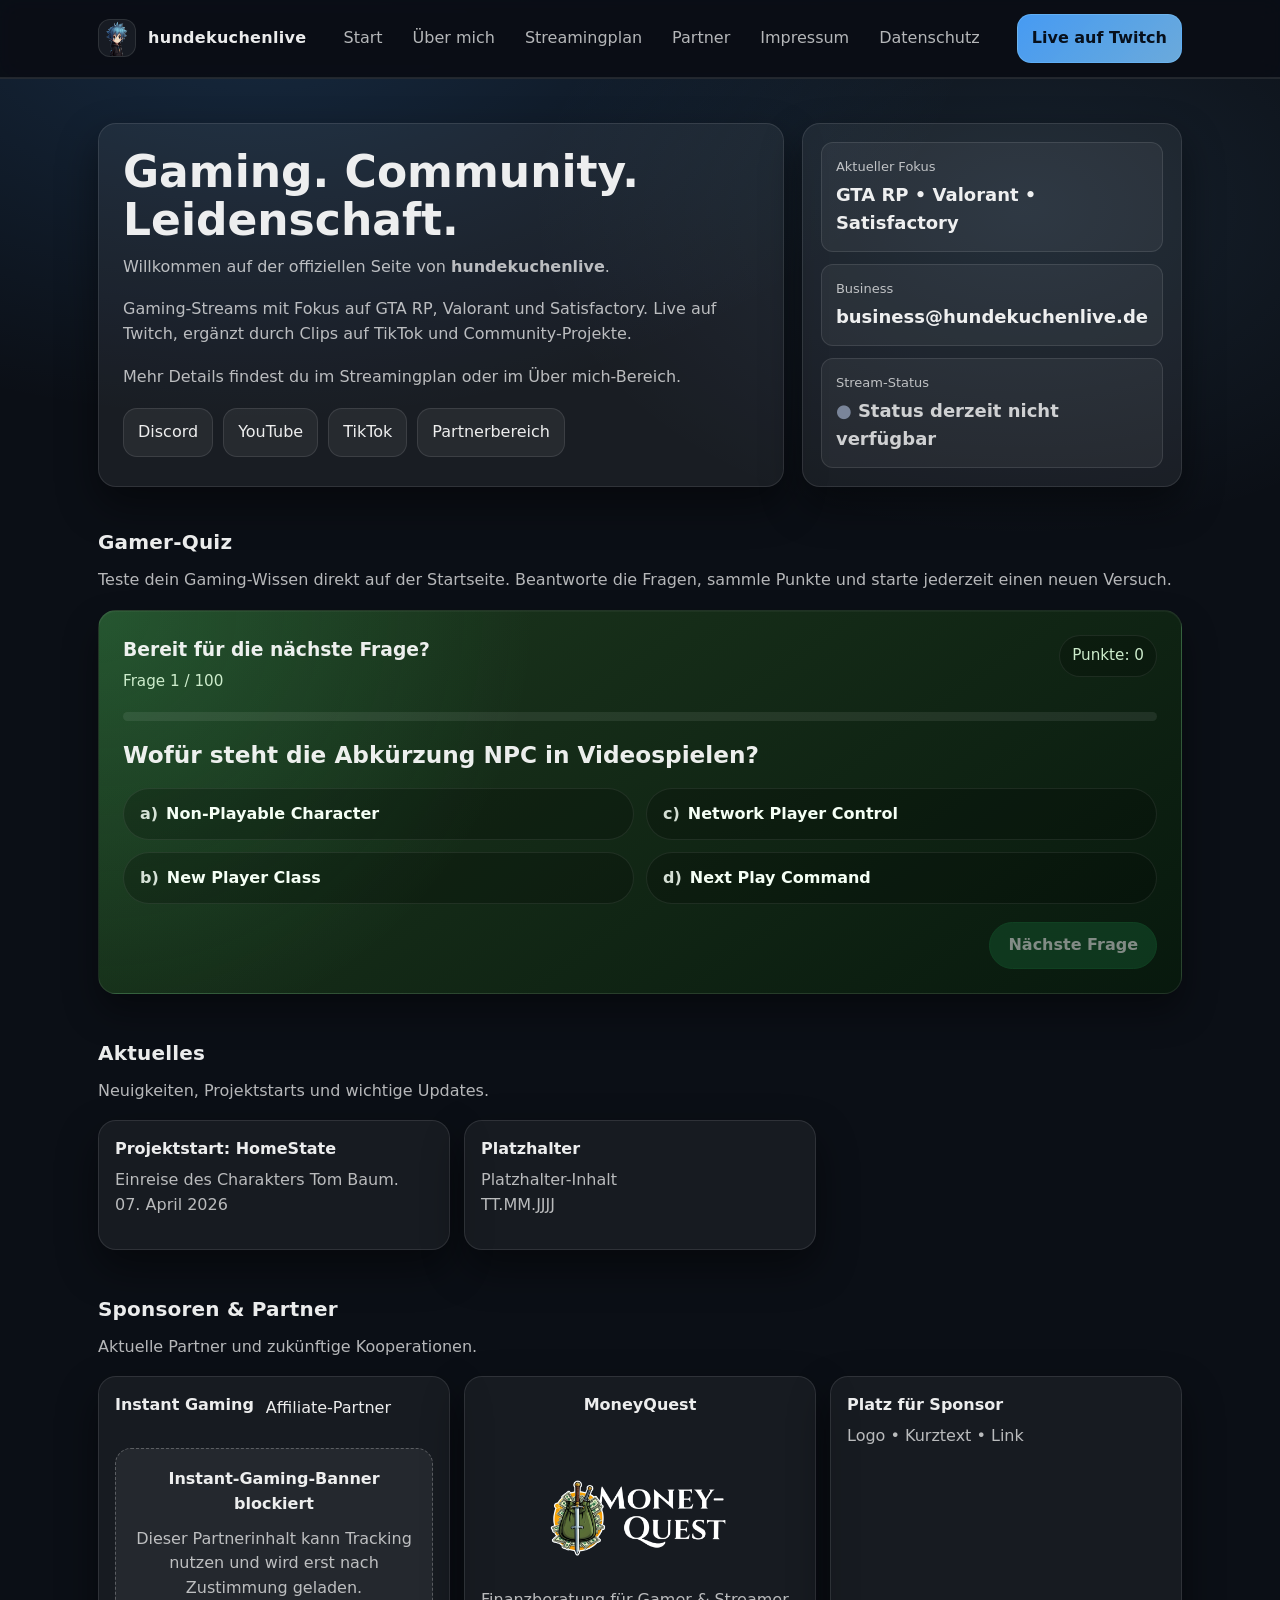
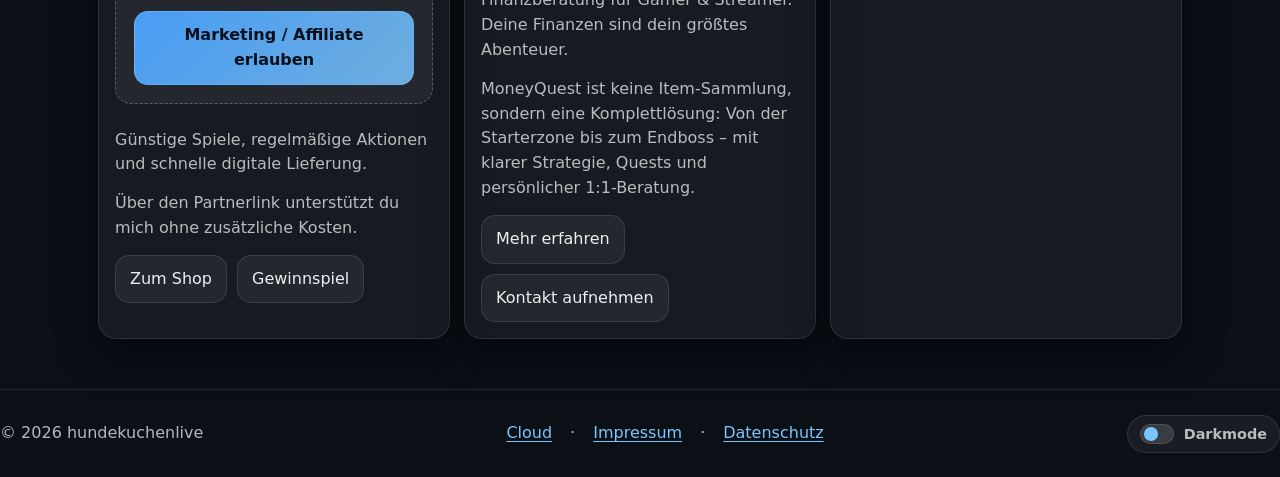
==== index.html @ 8bd0bbca "Launch website: secure credential handling via config.php All SMTP and Twitch API credentials moved " ====
<!DOCTYPE html>
<html lang="de">

<head>
  <meta charset="UTF-8" />
  <meta name="viewport" content="width=device-width, initial-scale=1.0" />

  <script>
    (() => {
      try {
        const theme = localStorage.getItem("hkl-theme");
        const safeTheme = theme === "light" ? "light" : "dark";
        document.documentElement.setAttribute("data-theme", safeTheme);
        document.documentElement.style.colorScheme = safeTheme;
      } catch (error) {
        document.documentElement.setAttribute("data-theme", "dark");
        document.documentElement.style.colorScheme = "dark";
      }
    })();
  </script>

  <title>hundekuchenlive | Gaming & Livestreams</title>
  <meta name="description"
    content="Gaming-Streams, Community und Projekte rund um hundekuchenlive. GTA RP, Valorant, Satisfactory und mehr – mit Gamer-Quiz, Twitch-Content und Community-Projekten.">

  <link rel="canonical" href="https://hundekuchenlive.de/">

  <meta property="og:title" content="hundekuchenlive | Gaming & Livestreams">
  <meta property="og:description"
    content="Gaming-Streams, Community, Gamer-Quiz und Projekte rund um hundekuchenlive. GTA RP, Valorant, Satisfactory und mehr.">
  <meta property="og:type" content="website">
  <meta property="og:url" content="https://hundekuchenlive.de/">
  <meta property="og:image" content="https://hundekuchenlive.de/assets/img/og-image.jpg">

  <meta name="twitter:card" content="summary_large_image">
  <meta name="twitter:title" content="hundekuchenlive – Gaming, Streams & Community">
  <meta name="twitter:description"
    content="Gaming-Streams, Community, Gamer-Quiz und Projekte rund um hundekuchenlive.">
  <meta name="twitter:image" content="https://hundekuchenlive.de/assets/img/og-image.jpg">

  <link rel="stylesheet" href="/assets/css/style.css">
  <link rel="stylesheet" href="/assets/css/home.css">
  <link rel="stylesheet" href="/assets/css/quiz.css">
  <link rel="icon" type="image/png" href="/assets/img/favicon.png">
  <link rel="apple-touch-icon" href="/assets/img/favicon.png">

  <script src="/assets/js/consent-manager.js" defer></script>
  <script src="/assets/js/layout.js" defer></script>
  <script src="/assets/js/consent-embeds.js" defer></script>
  <script src="/assets/js/twitch-status.js" defer></script>
  <script src="/assets/js/theme.js" defer></script>
  <script src="/assets/js/quiz.js" defer></script>

  <script type="application/ld+json">
  {
    "@context": "https://schema.org",
    "@type": "Person",
    "name": "hundekuchenlive",
    "alternateName": "Justin",
    "url": "https://hundekuchenlive.de",
    "image": "https://hundekuchenlive.de/assets/img/og-image.jpg",
    "sameAs": [
      "https://www.twitch.tv/hundekuchenlive",
      "https://www.tiktok.com/@hundekuchenlive",
      "https://discord.gg/WfTbuyhXcJ",
      "https://www.youtube.com/@hundekuchenlive"
    ],
    "description": "Gaming-Streams, Community und Projekte rund um hundekuchenlive. GTA RP, Valorant und Satisfactory."
  }
  </script>
</head>

<body>
  <header id="site-header" role="banner"></header>
  <main class="container">

    <section class="hero">
      <div class="hero-grid">
        <div class="card hero-main">
          <h1>Gaming. Community. Leidenschaft.</h1>
          <p>
            Willkommen auf der offiziellen Seite von
            <strong>hundekuchenlive</strong>.
          </p>
          <p>
            Gaming-Streams mit Fokus auf GTA RP, Valorant und Satisfactory.
            Live auf Twitch, ergänzt durch Clips auf TikTok und Community-Projekte.
          </p>
          <p>
            Mehr Details findest du im <a href="/streamingplan/">Streamingplan</a>
            oder im <a href="/about/">Über mich</a>-Bereich.
          </p>
          <div class="hero-actions">
            <a class="btn" href="https://discord.gg/WfTbuyhXcJ" target="_blank" rel="noopener noreferrer">Discord</a>
            <a class="btn" href="https://youtube.com/@hundekuchenlive" target="_blank"
              rel="noopener noreferrer">YouTube</a>
            <a class="btn" href="https://tiktok.com/@hundekuchenlive" target="_blank"
              rel="noopener noreferrer">TikTok</a>
            <a class="btn" href="/partner/">Partnerbereich</a>
          </div>
        </div>
        <div class="card hero-side">
          <div class="kpi">
            <div class="label">Aktueller Fokus</div>
            <div class="value">GTA RP • Valorant • Satisfactory</div>
          </div>
          <div class="kpi">
            <div class="label">Business</div>
            <div class="value">
              <a href="mailto:business@hundekuchenlive.de">business@hundekuchenlive.de</a>
            </div>
          </div>
          <div class="kpi">
            <div class="label">Stream-Status</div>
            <div class="value offline" id="twitch-status">Status wird geladen...</div>
          </div>
        </div>
      </div>
    </section>

    <section class="section mini-quiz-section" id="gamerwissens-quiz" aria-labelledby="mini-quiz-title">
      <div class="mini-quiz-intro">
        <h2 id="mini-quiz-title">Gamer-Quiz</h2>
        <p class="sub">
          Teste dein Gaming-Wissen direkt auf der Startseite. Beantworte die Fragen, sammle Punkte
          und starte jederzeit einen neuen Versuch.
        </p>
      </div>
      <div id="mini-quiz-container" class="mini-quiz-card">
        <div class="mini-quiz-header">
          <div>
            <h3>Bereit für die nächste Frage?</h3>
            <p class="mini-quiz-meta" id="mini-quiz-question-counter">Frage 1 / 1</p>
          </div>
          <div class="mini-quiz-score" id="mini-quiz-score-inline">Punkte: 0</div>
        </div>
        <div class="mini-quiz-progress-bar" aria-hidden="true">
          <div id="mini-quiz-progress" class="mini-quiz-progress-fill"></div>
        </div>
        <h4 class="mini-quiz-question" id="mini-quiz-question"></h4>
        <div class="mini-quiz-answers" id="mini-quiz-answers"></div>
        <div class="mini-quiz-actions">
          <button id="mini-quiz-next-btn" class="mini-quiz-btn mini-quiz-btn-next" type="button" disabled>
            Nächste Frage
          </button>
        </div>
      </div>
      <div class="mini-quiz-result" id="mini-quiz-result" hidden>
        <h3>Quiz beendet!</h3>
        <p>Deine Punktzahl: <strong id="mini-quiz-score"></strong></p>
        <p id="mini-quiz-score-text"></p>
        <button id="mini-quiz-restart-btn" class="mini-quiz-btn mini-quiz-btn-restart" type="button">
          Nochmal spielen
        </button>
      </div>
    </section>

    <section class="section">
      <h2>Aktuelles</h2>
      <p class="sub">Neuigkeiten, Projektstarts und wichtige Updates.</p>
      <div class="grid">
        <div class="tile">
          <h3>Projektstart: HomeState</h3>
          <p>Einreise des Charakters Tom Baum.</p>
          <p class="sub">07. April 2026</p>
        </div>
        <div class="tile">
          <h3>Platzhalter</h3>
          <p>Platzhalter-Inhalt</p>
          <p class="sub">TT.MM.JJJJ</p>
        </div>
      </div>
    </section>

    <section class="section">
      <h2>Sponsoren &amp; Partner</h2>
      <p class="sub">Aktuelle Partner und zukünftige Kooperationen.</p>
      <div class="grid">
        <div class="tile partner-tile">
          <div class="partner-head">
            <h3>Instant Gaming</h3>
            <span class="partner-badge">Affiliate-Partner</span>
          </div>
          <div class="ig-banner-slot" data-consent-vendor="instant-gaming"></div>
          <p>
            Günstige Spiele, regelmäßige Aktionen und schnelle digitale Lieferung.
          </p>
          <p>
            Über den Partnerlink unterstützt du mich ohne zusätzliche Kosten.
          </p>
          <div class="partner-links">
            <a class="btn" href="https://www.instant-gaming.com/?igr=hundekuchen" target="_blank"
              rel="nofollow sponsored noopener noreferrer">
              Zum Shop
            </a>
            <a class="btn" href="https://www.instant-gaming.com/de/giveaway/instantgamingde?igr=hundekuchen"
              target="_blank" rel="nofollow sponsored noopener noreferrer">
              Gewinnspiel
            </a>
          </div>
        </div>
        <div class="tile partner-tile">
          <div class="partner-head vertical">
            <h3>MoneyQuest</h3>
            <img src="/assets/img/moneyquest_logo.png" alt="MoneyQuest Logo" class="partner-logo hero" loading="lazy"
              decoding="async">
          </div>
          <p>
            Finanzberatung für Gamer &amp; Streamer.<br>
            Deine Finanzen sind dein größtes Abenteuer.
          </p>
          <p>
            MoneyQuest ist keine Item-Sammlung, sondern eine Komplettlösung:
            Von der Starterzone bis zum Endboss – mit klarer Strategie,
            Quests und persönlicher 1:1-Beratung.
          </p>
          <div class="partner-links">
            <a class="btn" href="https://www.money-quest.de/" target="_blank"
              rel="nofollow sponsored noopener noreferrer">
              Mehr erfahren
            </a>
            <a class="btn" href="https://leistunglohntsich.typeform.com/to/ixsu066c#ref=Hundekuchen" target="_blank"
              rel="noopener noreferrer">
              Kontakt aufnehmen
            </a>
          </div>
        </div>
        <div class="tile">
          <h3>Platz für Sponsor</h3>
          <p>Logo • Kurztext • Link</p>
        </div>
      </div>
    </section>
  </main>
  <footer id="site-footer" role="contentinfo"></footer>
  <script src="/assets/js/theme.js" defer></script>
  <script src="/assets/js/quiz.js" defer></script>
</body>

</html>
---- assets/css/style.css ----
:root {
  color-scheme: dark;

  --bg: #0b0f16;
  --max: 1120px;
  --muted: rgba(255, 255, 255, 0.70);
  --panel: rgba(255, 255, 255, 0.06);
  --panel-2: rgba(255, 255, 255, 0.09);
  --primary: #4aa3ff;
  --primary-2: #7cc6ff;
  --radius: 18px;
  --radius-sm: 12px;
  --shadow: rgba(0, 0, 0, 0.45);
  --stroke: rgba(255, 255, 255, 0.10);
  --text: rgba(255, 255, 255, 0.92);
}

html[data-theme="dark"] {
  color-scheme: dark;
}

html[data-theme="light"] {
  color-scheme: light;

  --bg: #f4f7f2;
  --muted: #4d6254;
  --panel: rgba(255, 255, 255, 0.88);
  --panel-2: rgba(255, 255, 255, 0.92);
  --primary: #176d38;
  --primary-2: #1f8f4d;
  --shadow: rgba(19, 46, 28, 0.14);
  --stroke: rgba(26, 66, 38, 0.16);
  --text: #122017;
}

/* =========================
   BASIS
========================= */

* {
  box-sizing: border-box;
}

html,
body {
  margin: 0;
  padding: 0;
}

body {
  background:
    radial-gradient(1200px 700px at 20% 0%, rgba(74, 163, 255, 0.18), transparent 60%),
    radial-gradient(900px 600px at 80% 10%, rgba(124, 198, 255, 0.10), transparent 55%),
    var(--bg);
  color: var(--text);
  font-family: system-ui, -apple-system, Segoe UI, Roboto, Arial, sans-serif;
  line-height: 1.55;
}

html[data-theme="light"] body {
  background:
    radial-gradient(circle at top, rgba(80, 160, 95, 0.20) 0, transparent 42%),
    linear-gradient(180deg, #f7faf5 0%, #edf4ea 100%);
}

a {
  color: inherit;
  text-decoration: none;
}

img {
  display: block;
  max-width: 100%;
}

button,
input,
textarea,
select {
  font: inherit;
}

.container {
  margin: 0 auto;
  max-width: var(--max);
  padding: 0 18px;
}

/* =========================
   TYPOGRAFIE
========================= */

p,
li,
.sub,
.label {
  color: var(--muted);
}

h1,
h2,
h3,
h4,
.value {
  color: var(--text);
}

.section h2 {
  font-size: 20px;
  letter-spacing: 0.2px;
  margin: 0 0 10px;
}

.section .sub {
  margin: 0 0 16px;
}

/* =========================
   LAYOUT
========================= */

.section {
  padding: 22px 0;
}

.card,
.panel,
.tile {
  border: 1px solid var(--stroke);
  box-shadow: 0 18px 40px var(--shadow);
}

.card,
.panel {
  background: var(--panel);
  border-radius: var(--radius);
}

.panel {
  padding: 18px;
}

.panel h1 {
  font-size: clamp(28px, 4vw, 40px);
  line-height: 1.1;
  margin: 0 0 10px;
}

.grid {
  align-items: stretch;
  display: grid;
  gap: 14px;
  grid-template-columns: repeat(12, 1fr);
}

.tile {
  background: rgba(255, 255, 255, 0.05);
  border-radius: var(--radius);
  grid-column: span 4;
  padding: 16px;
}

.tile h3 {
  font-size: 16px;
  margin: 0 0 6px;
}

.tile p {
  margin: 0;
}

html[data-theme="light"] .card,
html[data-theme="light"] .panel,
html[data-theme="light"] .tile,
html[data-theme="light"] .partner-card,
html[data-theme="light"] .legal-card,
html[data-theme="light"] .contact-form-card,
html[data-theme="light"] .package-preview {
  background:
    radial-gradient(circle at top left, rgba(31, 143, 77, 0.08), transparent 36%),
    var(--panel-2);
  border-color: var(--stroke);
  box-shadow: 0 18px 40px var(--shadow);
}

/* =========================
   LINKS
========================= */

a {
  color: inherit;
  text-decoration: none;
}

/* Textlinks */
.panel a:not(.btn),
.tile a:not(.btn),
.footer a:not(.btn),
#site-footer a:not(.btn) {
  color: var(--primary-2);
  text-decoration: underline;
  text-underline-offset: 3px;
}

.panel a:not(.btn):hover,
.tile a:not(.btn):hover,
.footer a:not(.btn):hover,
#site-footer a:not(.btn):hover {
  color: var(--primary);
}

/* =========================
   BUTTONS
========================= */

.btn {
  align-items: center;
  background: rgba(255, 255, 255, 0.06);
  border: 1px solid var(--stroke);
  border-radius: 14px;
  color: var(--text);
  cursor: pointer;
  display: inline-flex;
  gap: 10px;
  justify-content: center;
  padding: 11px 14px;
}

.btn:hover {
  background: rgba(255, 255, 255, 0.10);
}

.btn.primary {
  background: linear-gradient(135deg, rgba(74, 163, 255, 0.95), rgba(124, 198, 255, 0.85));
  border-color: rgba(124, 198, 255, 0.40);
  color: #07101c;
  font-weight: 800;
}

.btn.primary:hover {
  filter: brightness(1.02);
}

html[data-theme="light"] .btn {
  background: rgba(255, 255, 255, 0.78);
  border-color: var(--stroke);
  color: var(--text);
}

html[data-theme="light"] .btn:hover {
  background: rgba(31, 143, 77, 0.12);
  border-color: rgba(31, 143, 77, 0.42);
}

html[data-theme="light"] .btn.primary,
html[data-theme="light"] button.primary {
  background: var(--primary);
  border-color: var(--primary);
  color: #ffffff;
}

/* =========================
   FORMULARE
========================= */

input,
textarea,
select {
  color: var(--text);
}

html[data-theme="light"] input,
html[data-theme="light"] textarea,
html[data-theme="light"] select {
  background: rgba(255, 255, 255, 0.92);
  border-color: var(--stroke);
  color: var(--text);
}

html[data-theme="light"] input::placeholder,
html[data-theme="light"] textarea::placeholder {
  color: rgba(18, 32, 23, 0.42);
}

/* =========================
   HEADER / NAVIGATION
========================= */

header {
  backdrop-filter: blur(10px);
  background: rgba(11, 15, 22, 0.78);
  border-bottom: 1px solid var(--stroke);
  position: sticky;
  top: 0;
  z-index: 50;
}

html[data-theme="light"] header {
  background: rgba(247, 250, 245, 0.86);
}

.navbar {
  align-items: center;
  display: flex;
  gap: 14px;
  justify-content: space-between;
  padding: 14px 0;
}

.brand {
  align-items: center;
  display: flex;
  font-weight: 800;
  gap: 12px;
  letter-spacing: 0.3px;
}

.brand img {
  background: rgba(255, 255, 255, 0.06);
  border: 1px solid var(--stroke);
  border-radius: 12px;
  height: 38px;
  width: 38px;
}

.header-cta {
  flex-shrink: 0;
}

.nav-toggle {
  align-items: center;
  background: rgba(255, 255, 255, 0.06);
  border: 1px solid var(--stroke);
  border-radius: 12px;
  color: var(--text);
  cursor: pointer;
  display: none;
  font-size: 22px;
  height: 44px;
  justify-content: center;
  line-height: 1;
  padding: 0;
  width: 44px;
}

.nav-toggle:hover {
  background: rgba(255, 255, 255, 0.10);
}

nav {
  align-items: center;
  display: flex;
  flex-wrap: wrap;
  gap: 10px;
  justify-content: flex-end;
}

nav a {
  border-radius: 12px;
  color: var(--muted);
  padding: 9px 10px;
}

nav a:hover,
nav a[aria-current="page"] {
  background: rgba(255, 255, 255, 0.08);
  color: var(--text);
}

html[data-theme="light"] nav a:hover,
html[data-theme="light"] nav a[aria-current="page"] {
  background: rgba(31, 143, 77, 0.10);
}

/* =========================
   HERO
========================= */

.hero {
  padding: 44px 0 18px;
}

.hero-grid {
  display: grid;
  gap: 18px;
  grid-template-columns: 1.3fr 0.7fr;
}

.hero-main {
  padding: 24px;
}

.hero-side {
  display: flex;
  flex-direction: column;
  gap: 12px;
  padding: 18px;
}

.hero h1 {
  font-size: clamp(28px, 4vw, 44px);
  line-height: 1.1;
  margin: 0 0 10px;
}

.hero p {
  margin: 0 0 18px;
  max-width: 64ch;
}

.hero-actions {
  display: flex;
  flex-wrap: wrap;
  gap: 10px;
}

/* =========================
   KPI / STATUS
========================= */

.kpi {
  background: rgba(255, 255, 255, 0.05);
  border: 1px solid var(--stroke);
  border-radius: var(--radius-sm);
  padding: 14px;
}

.kpi .label {
  font-size: 13px;
}

.kpi .value {
  font-size: 18px;
  font-weight: 800;
  margin-top: 4px;
}

.live {
  color: #ff6b6b;
  font-weight: 800;
}

.live#twitch-status::before {
  color: #ff4d4d;
}

.offline {
  color: rgba(255, 255, 255, 0.78);
  font-weight: 700;
}

html[data-theme="light"] .offline {
  color: #4d6254;
}

.offline#twitch-status::before {
  color: #7a8599;
}

#twitch-status::before {
  content: "● ";
}

/* =========================
   EMBEDS
========================= */

.embed-wrap {
  background: rgba(0, 0, 0, 0.25);
  border: 1px solid var(--stroke);
  border-radius: var(--radius);
  overflow: hidden;
}

/* =========================
   FOOTER
========================= */

.footer,
#site-footer {
  border-top: 1px solid var(--stroke);
  color: var(--muted);
  margin-top: 28px;
  padding: 22px 0;
}

.footer-inner,
#site-footer .footer-inner {
  align-items: center;
  display: flex;
  flex-wrap: wrap;
  gap: 14px;
  justify-content: space-between;
}

.footer-copy,
.footer-links,
.footer-theme {
  align-items: center;
  display: flex;
  gap: 8px;
}

.footer a,
#site-footer a {
  color: var(--muted);
}

.footer a:hover,
#site-footer a:hover {
  color: var(--text);
}

.footer-links a {
  text-decoration: none;
}

.footer-links a:hover {
  text-decoration: underline;
}

/* =========================
   THEME TOGGLE
========================= */

.theme-toggle {
  align-items: center;
  background: rgba(255, 255, 255, 0.06);
  border: 1px solid var(--stroke);
  border-radius: 999px;
  color: inherit;
  cursor: pointer;
  display: inline-flex;
  font: inherit;
  font-size: 0.9rem;
  font-weight: 600;
  gap: 10px;
  min-height: 38px;
  padding: 6px 12px;
  transition:
    background-color 0.18s ease,
    border-color 0.18s ease,
    box-shadow 0.18s ease,
    transform 0.12s ease;
}

.theme-toggle:hover {
  background: rgba(255, 255, 255, 0.10);
  border-color: var(--primary-2);
  box-shadow: 0 8px 20px var(--shadow);
  transform: translateY(-1px);
}

.theme-toggle-indicator {
  background: rgba(255, 255, 255, 0.14);
  border: 1px solid var(--stroke);
  border-radius: 999px;
  flex: 0 0 auto;
  height: 20px;
  position: relative;
  width: 34px;
}

.theme-toggle-indicator::before {
  background: var(--primary-2);
  border-radius: 50%;
  content: "";
  height: 14px;
  left: 3px;
  position: absolute;
  top: 50%;
  transform: translateY(-50%);
  transition:
    transform 0.18s ease,
    background-color 0.18s ease;
  width: 14px;
}

html[data-theme="light"] .theme-toggle {
  background: rgba(255, 255, 255, 0.82);
  color: var(--text);
}

html[data-theme="light"] .theme-toggle-indicator {
  background: rgba(23, 109, 56, 0.12);
}

html[data-theme="light"] .theme-toggle-indicator::before {
  background: var(--primary);
  transform: translate(14px, -50%);
}

/* =========================
   LIGHTMODE: QUIZ
========================= */

html[data-theme="light"] .mini-quiz-card,
html[data-theme="light"] .mini-quiz-result {
  background:
    radial-gradient(circle at top left, rgba(31, 143, 77, 0.14), transparent 38%),
    linear-gradient(145deg, rgba(255, 255, 255, 0.96), rgba(236, 246, 234, 0.96));
  border-color: var(--stroke);
  color: var(--text);
}

html[data-theme="light"] .mini-quiz-meta,
html[data-theme="light"] .mini-quiz-score {
  color: var(--muted);
}

html[data-theme="light"] .mini-quiz-btn-answer {
  background: rgba(255, 255, 255, 0.72);
  border-color: var(--stroke);
  color: var(--text);
}

html[data-theme="light"] .mini-quiz-btn-answer:hover:not(:disabled) {
  background: rgba(31, 143, 77, 0.12);
}

/* =========================
   RESPONSIVE
========================= */

@media (max-width: 900px) {
  .hero-grid {
    grid-template-columns: 1fr;
  }

  .tile {
    grid-column: span 6;
  }
}

@media (max-width: 640px) {

  .footer-inner,
  #site-footer .footer-inner {
    align-items: center;
    flex-direction: column;
    justify-content: center;
    text-align: center;
  }

  .footer-copy,
  .footer-links,
  .footer-theme {
    justify-content: center;
  }
}

@media (max-width: 560px) {
  .btn {
    width: 100%;
  }

  .header-cta {
    order: 3;
    width: 100%;
  }

  .hero {
    padding: 28px 0 14px;
  }

  .hero h1,
  .panel h1 {
    font-size: clamp(26px, 8vw, 34px);
  }

  .hero-actions {
    flex-direction: column;
  }

  .hero-main,
  .hero-side,
  .panel,
  .tile {
    padding: 16px;
  }

  .kpi .value {
    font-size: 16px;
  }

  .navbar {
    align-items: center;
    flex-wrap: wrap;
  }

  .nav-toggle {
    display: inline-flex;
    order: 2;
  }

  nav {
    align-items: stretch;
    display: none;
    flex-direction: column;
    gap: 8px;
    order: 4;
    padding-top: 10px;
    width: 100%;
  }

  nav a {
    background: rgba(255, 255, 255, 0.04);
    padding: 12px 14px;
    width: 100%;
  }

  html[data-theme="light"] nav a {
    background: rgba(31, 143, 77, 0.06);
  }

  nav.is-open {
    display: flex;
  }

  .tile {
    grid-column: span 12;
  }
}
---- assets/css/home.css ----
.partner-tile {
  display: flex;
  flex-direction: column;
  gap: 14px;
}

.partner-head {
  display: flex;
  align-items: center;
  gap: 12px;
}

/* Standard-Logo */
.partner-logo {
  width: 48px;
  height: 48px;
  object-fit: contain;
}

/* Große Logos */
.partner-logo.large {
  width: 72px;
  height: 72px;
  border-radius: 10px;
  border: none;
  padding: 0;
  background: transparent;
}

/* Vertikaler Partnerkopf, z. B. MoneyQuest */
.partner-head.vertical {
  flex-direction: column;
  align-items: center;
  text-align: center;
}

/* Hero-Logo, z. B. MoneyQuest */
.partner-logo.hero {
  display: block;
  width: 100%;
  max-width: 180px;
  height: auto;
  margin-left: auto;
  margin-right: auto;
  object-fit: contain;
}

/* Buttons in Partnerkarten sauber umbrechen */
.partner-links {
  display: flex;
  flex-wrap: wrap;
  gap: 10px;
}

/* Instant-Gaming-Banner / Consent-Slot */
.ig-banner-slot {
  margin: 10px 0;
  border-radius: var(--radius-sm);
  overflow: hidden;
}

.consent-placeholder {
  align-items: center;
  background: rgba(255, 255, 255, 0.06);
  border: 1px dashed rgba(255, 255, 255, 0.25);
  border-radius: 16px;
  display: flex;
  flex-direction: column;
  gap: 10px;
  justify-content: center;
  min-height: 160px;
  padding: 18px;
  text-align: center;
}

.consent-placeholder p {
  margin: 0;
}
---- assets/css/quiz.css ----
/* Startseiten-Minigame: Gamerwissens-Quiz */
.mini-quiz-section {
  position: relative;
}

.mini-quiz-intro {
  margin-bottom: 18px;
}

.mini-quiz-card,
.mini-quiz-result {
  border-radius: 18px;
  background:
    radial-gradient(circle at top left, rgba(74, 222, 128, 0.18), transparent 38%),
    linear-gradient(145deg, rgba(31, 59, 31, 0.95), rgba(8, 26, 13, 0.95));
  border: 1px solid rgba(255, 255, 255, 0.08);
  box-shadow:
    0 18px 34px rgba(0, 0, 0, 0.38),
    inset 0 1px 0 rgba(255, 255, 255, 0.04);
  color: #f5fff5;
  padding: 24px;
}

.mini-quiz-card {
  display: flex;
  flex-direction: column;
  gap: 18px;
}

.mini-quiz-header {
  display: flex;
  align-items: flex-start;
  justify-content: space-between;
  gap: 18px;
}

.mini-quiz-header h3,
.mini-quiz-result h3 {
  margin: 0;
}

.mini-quiz-meta,
.mini-quiz-score {
  color: #cdeccc;
  font-size: 0.95rem;
}

.mini-quiz-meta {
  margin: 6px 0 0;
}

.mini-quiz-score {
  white-space: nowrap;
  border-radius: 999px;
  background: rgba(0, 0, 0, 0.22);
  border: 1px solid rgba(255, 255, 255, 0.08);
  padding: 8px 12px;
}

.mini-quiz-progress-bar {
  width: 100%;
  height: 9px;
  border-radius: 999px;
  background: rgba(255, 255, 255, 0.08);
  overflow: hidden;
}

.mini-quiz-progress-fill {
  height: 100%;
  width: 0%;
  border-radius: 999px;
  background: linear-gradient(90deg, #4ade80, #22c55e, #a3e635);
  transition: width 0.25s ease-out;
}

.mini-quiz-question {
  margin: 0;
  font-size: clamp(1.15rem, 2vw, 1.45rem);
  line-height: 1.35;
}

.mini-quiz-answers {
  display: grid;
  grid-template-columns: repeat(2, minmax(0, 1fr));
  gap: 12px;
}

.mini-quiz-btn {
  border-radius: 999px;
  border: 1px solid transparent;
  cursor: pointer;
  font: inherit;
  font-weight: 600;
  transition:
    background-color 0.2s ease,
    border-color 0.2s ease,
    box-shadow 0.2s ease,
    color 0.2s ease,
    transform 0.1s ease;
}

.mini-quiz-btn-answer {
  min-height: 52px;
  padding: 11px 16px;
  text-align: left;
  display: flex;
  align-items: center;
  gap: 8px;
  background: rgba(0, 0, 0, 0.22);
  color: #f5fff5;
  border-color: rgba(255, 255, 255, 0.08);
}

.mini-quiz-btn-answer:hover:not(:disabled) {
  background: rgba(34, 197, 94, 0.16);
  border-color: #4ade80;
  box-shadow: 0 0 0 1px rgba(74, 222, 128, 0.36);
  transform: translateY(-1px);
}

.mini-quiz-btn-answer:disabled {
  cursor: default;
  opacity: 0.92;
}

.mini-quiz-answer-label {
  font-weight: 800;
  opacity: 0.86;
}

.mini-quiz-btn-answer.is-correct {
  background: rgba(34, 197, 94, 0.32);
  border-color: #4ade80;
}

.mini-quiz-btn-answer.is-wrong {
  background: rgba(239, 68, 68, 0.32);
  border-color: #f87171;
}

.mini-quiz-actions {
  display: flex;
  justify-content: flex-end;
}

.mini-quiz-btn-next,
.mini-quiz-btn-restart {
  padding: 10px 18px;
  color: #f9fafb;
  background: #14532d;
  border-color: #166534;
}

.mini-quiz-btn-next:hover:not(:disabled),
.mini-quiz-btn-restart:hover {
  background: #15803d;
  border-color: #22c55e;
  box-shadow: 0 8px 18px rgba(21, 128, 61, 0.42);
}

.mini-quiz-btn-next:disabled {
  cursor: not-allowed;
  opacity: 0.5;
}

.mini-quiz-result {
  text-align: center;
}

.mini-quiz-result p {
  margin: 8px 0;
}

.mini-quiz-result .mini-quiz-btn-restart {
  margin-top: 10px;
}

@media (max-width: 680px) {
  .mini-quiz-card,
  .mini-quiz-result {
    padding: 18px;
  }

  .mini-quiz-header {
    flex-direction: column;
    align-items: stretch;
  }

  .mini-quiz-score {
    width: max-content;
  }

  .mini-quiz-answers {
    grid-template-columns: 1fr;
  }

  .mini-quiz-actions {
    justify-content: stretch;
  }

  .mini-quiz-btn-next,
  .mini-quiz-btn-restart {
    width: 100%;
  }
}
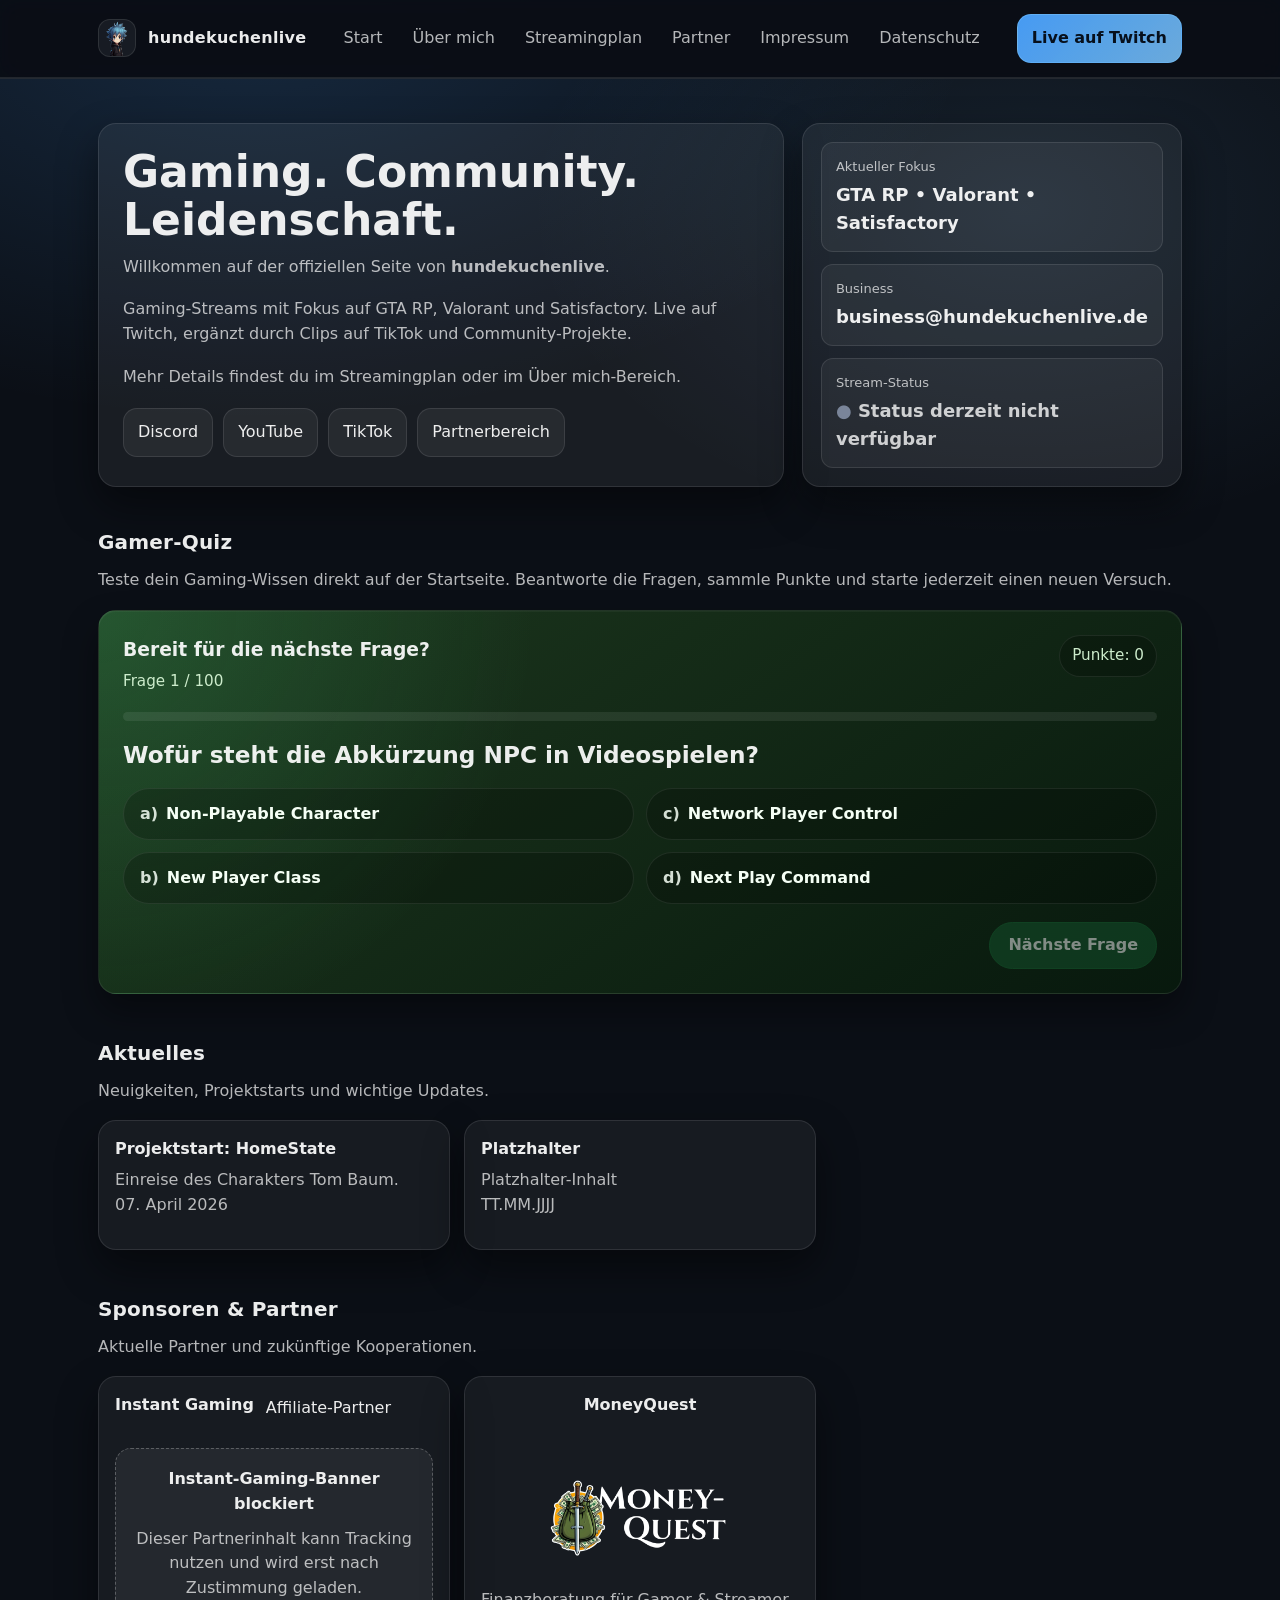
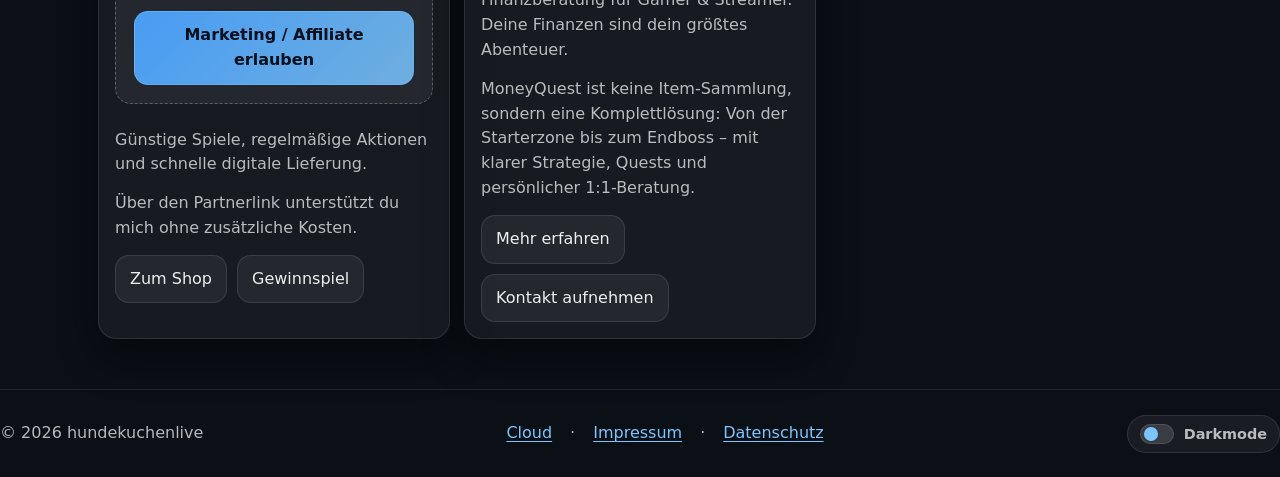
==== commit 5d0b6466: "fix: Contact Form, Feat: Add 404 Page" ====
--- a/index.html
+++ b/index.html
@@ -225,16 +225,16 @@
             </a>
           </div>
         </div>
+        <!--
         <div class="tile">
           <h3>Platz für Sponsor</h3>
           <p>Logo • Kurztext • Link</p>
         </div>
+        -->
       </div>
     </section>
   </main>
   <footer id="site-footer" role="contentinfo"></footer>
-  <script src="/assets/js/theme.js" defer></script>
-  <script src="/assets/js/quiz.js" defer></script>
 </body>
 
 </html>
--- a/assets/css/style.css
+++ b/assets/css/style.css
@@ -79,6 +79,9 @@
 select {
   font: inherit;
 }
+
+.form-status--error   { color: #ff7070; }
+.form-status--success { color: #53e89b; }
 
 .container {
   margin: 0 auto;
